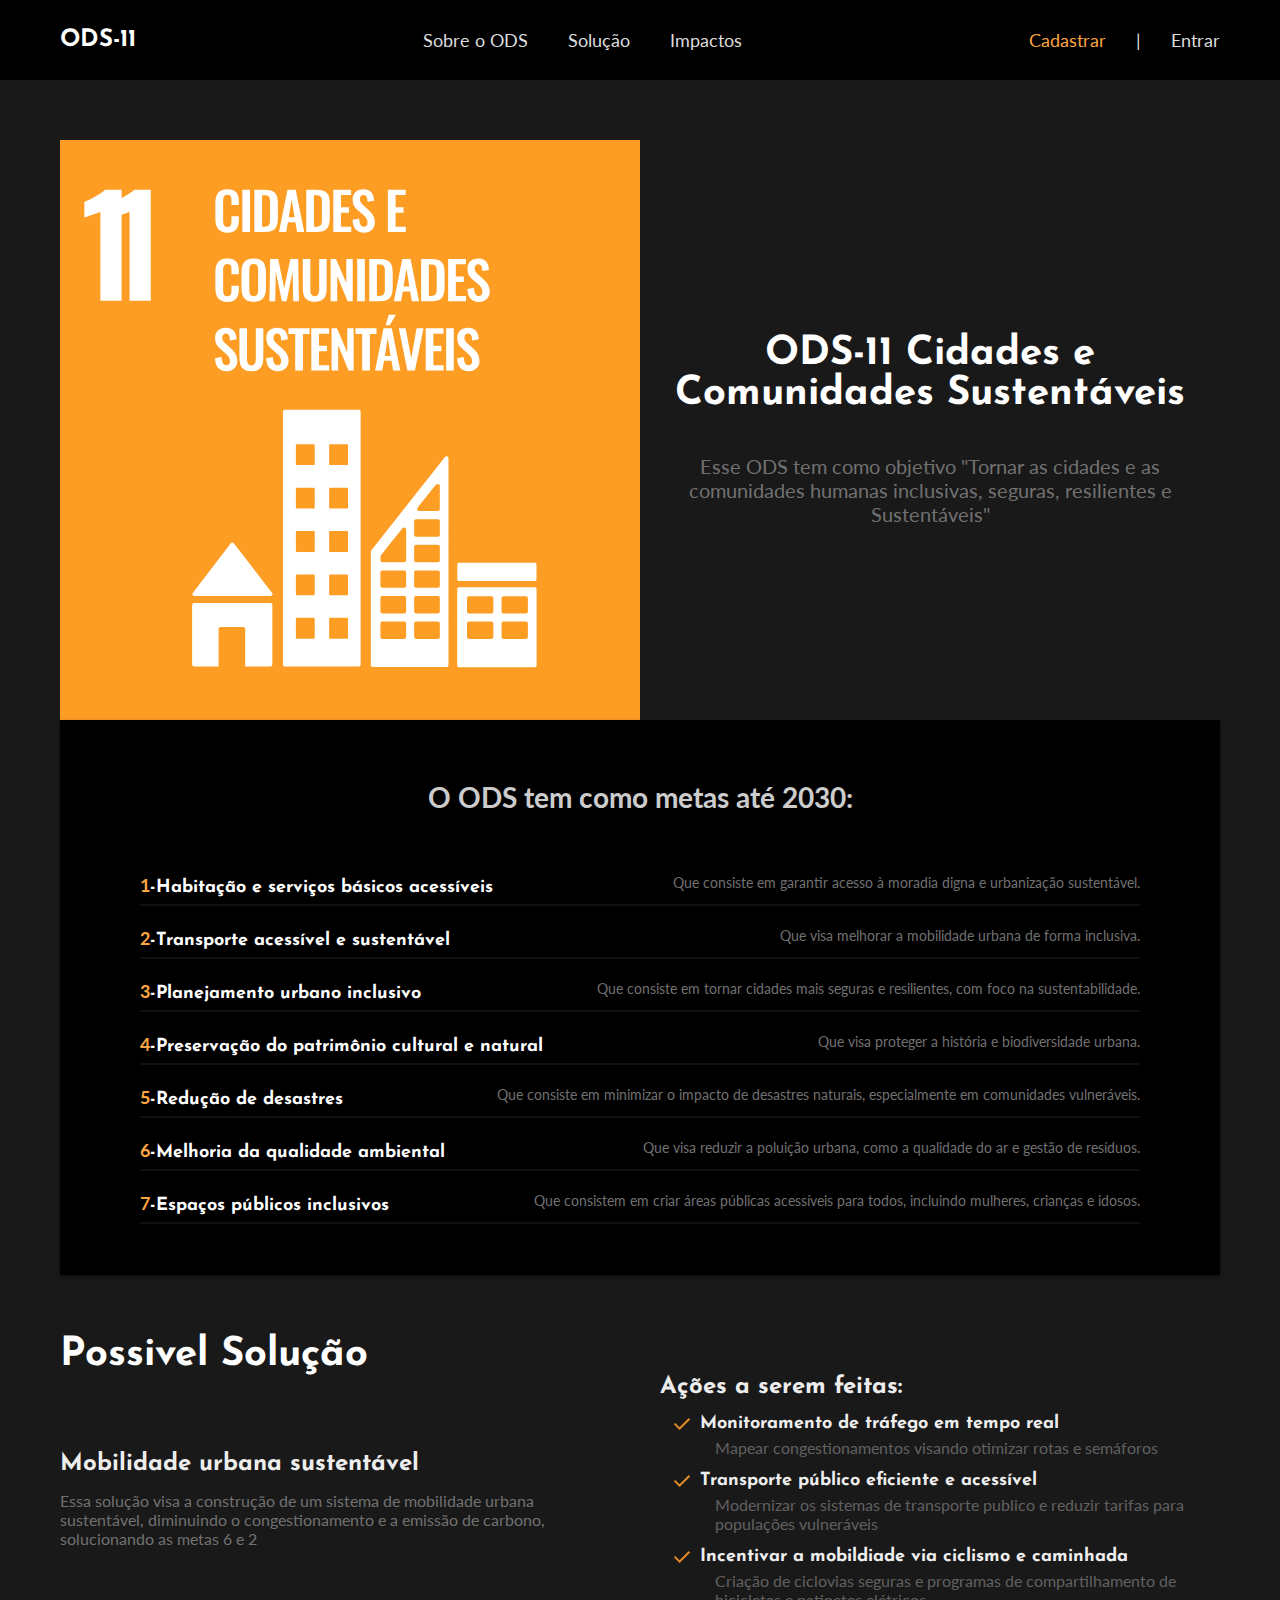
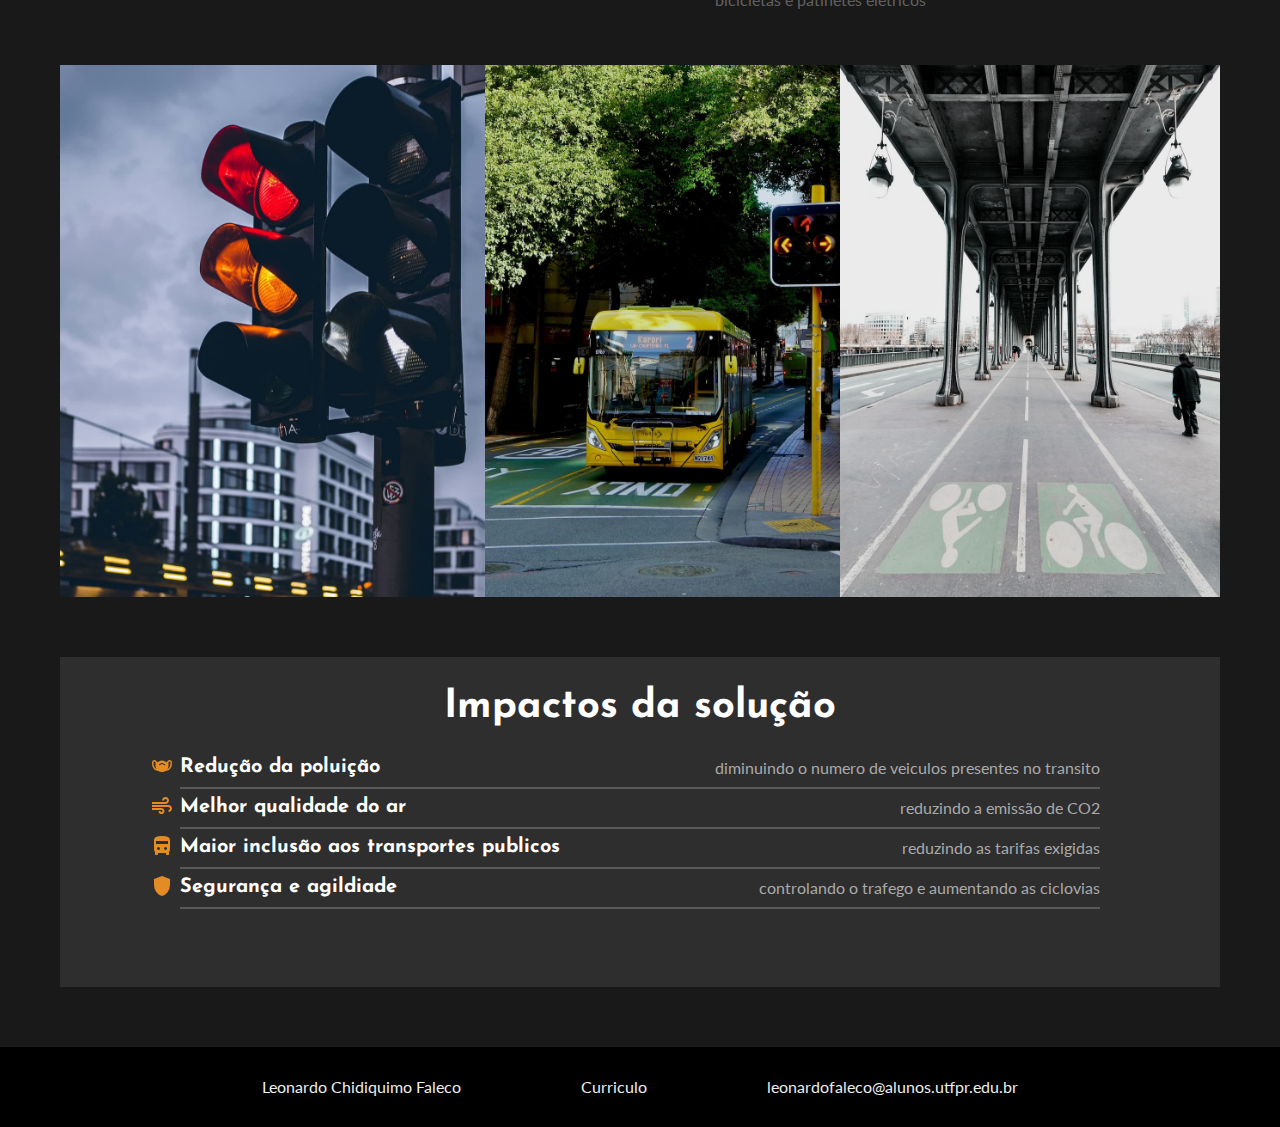
==== index.html @ e4d8f63e "primeiro commit" ====
<!DOCTYPE html>
<html lang="pt-br">

<head>
    <meta charset="UTF-8">
    <meta name="viewport" content="width=device-width, initial-scale=1.0">
    <title>Projeto 1</title>
    <link rel="stylesheet" href="./style.css">
    <link rel="preconnect" href="https://fonts.googleapis.com">
    <link rel="preconnect" href="https://fonts.gstatic.com" crossorigin>
    <link href="https://fonts.googleapis.com/css2?family=Josefin+Sans:ital,wght@0,100..700;1,100..700&family=Lato:ital,wght@0,100;0,300;0,400;0,700;0,900;1,100;1,300;1,400;1,700;1,900&display=swap" rel="stylesheet">
</head>

<body>
    <header>
        <div class="container header">
            <a class="logo" href="/">ODS-11</a>
            <nav class="nav-interna">
                <ul>
                    <li><a href="#ods">Sobre o ODS</a></li>
                    <li><a href="#solucao">Solução</a></li>
                    <li><a href="#impactos">Impactos</a></li>
                </ul>
            </nav>
            <nav class="nav-login">
                <ul>
                    <li><a class="cad" href="./cadastro.html">Cadastrar</a></li>
                    <li><span>|</span></li>
                    <li><a href="./login.html">Entrar</a></li>
                </ul>
            </nav>
        </div>
    </header>
    <section id="ods" class="container ods">
        <img src="./img/SDG-11.svg" alt="ODS-11">
        <div class="info">
            <h1>ODS-11 Cidades e Comunidades Sustentáveis</h1>
            <p>Esse ODS tem como objetivo "Tornar as cidades e as comunidades humanas inclusivas, seguras, resilientes e Sustentáveis"</p>
        </div>
        <div class="metas">
            <p class="title">O ODS tem como metas até 2030:</p>
            <ul>
                <li>
                    <h2><span>1</span>-Habitação e serviços básicos acessíveis</h2>
                    <p>Que consiste em garantir acesso à moradia digna e urbanização sustentável.</p>
                </li>
                <li>
                    <h2><span>2</span>-Transporte acessível e sustentável</h2>
                    <p>Que visa melhorar a mobilidade urbana de forma inclusiva.</p>
                </li>
                <li>
                    <h2><span>3</span>-Planejamento urbano inclusivo</h2>
                    <p>Que consiste em tornar cidades mais seguras e resilientes, com foco na sustentabilidade.</p>
                </li>
                <li>
                    <h2><span>4</span>-Preservação do patrimônio cultural e natural</h2>
                    <p>Que visa proteger a história e biodiversidade urbana.</p>
                </li>
                <li>
                    <h2><span>5</span>-Redução de desastres</h2>
                    <p>Que consiste em minimizar o impacto de desastres naturais, especialmente em comunidades vulneráveis.</p>
                </li>
                <li>
                    <h2><span>6</span>-Melhoria da qualidade ambiental</h2>
                    <p>Que visa reduzir a poluição urbana, como a qualidade do ar e gestão de resíduos.</p>
                </li>
                <li>
                    <h2><span>7</span>-Espaços públicos inclusivos</h2>
                    <p>Que consistem em criar áreas públicas acessíveis para todos, incluindo mulheres, crianças e idosos.</p>
                </li>
            </ul>
        </div>
    </section>
    <section id="solucao" class="container">
        <h1>Possivel Solução</h1>
        <div class="solucao">
            <div class="sobre">
                <h2>Mobilidade urbana sustentável</h2>
                <p>Essa solução visa a construção de um sistema de mobilidade urbana sustentável, diminuindo o congestionamento e a emissão de carbono, solucionando as metas 6 e 2</p>
            </div>
            <div class="como">
                <h2>Ações a serem feitas: </h2>
                <ol>
                    <li>
                        <h3>Monitoramento de tráfego em tempo real</h3>
                        <p>Mapear congestionamentos visando otimizar rotas e semáforos</p>
                    </li>
                    <li>
                        <h3>Transporte público eficiente e acessível</h3>
                        <p>Modernizar os sistemas de transporte publico e reduzir tarifas para populações vulneráveis</p>
                    </li>
                    <li>
                        <h3>Incentivar a mobildiade via ciclismo e caminhada</h3>
                        <p>Criação de ciclovias seguras e programas de compartilhamento de bicicletas e patinetes elétricos</p>
                    </li>
                </ol>
            </div>
            <div class="lista-img">
                <ul>
                    <li>
                        <img src="./img/maxim-abramov-GFjyimhomaM-unsplash.jpg" alt="semaforo">
                    </li>
                    <li>
                        <img src="./img/elliot-blyth-kQQ_TQ4-WoQ-unsplash.jpg" alt="onibus">
                    </li>
                    <li>
                        <img src="./img/grillot-edouard-LzwcTpH9KTY-unsplash.jpg" alt="ciclovia">
                    </li>
                </ul>
            </div>
        </div>
    </section>
    <section id="impactos" class="impacto container">
        <div class="impactos">
            <h1>Impactos da solução</h1>
            <ul>
                <li>
                    <h2 class="poluicao">Redução da poluição</h2>
                    <p>diminuindo o numero de veiculos presentes no transito</p>
                </li>
                <li>
                    <h2 class="ar">Melhor qualidade do ar</h2>
                    <p>reduzindo a emissão de CO2</p>
                </li>
                <li>
                    <h2 class="onibus">Maior inclusão aos transportes publicos</h2>
                    <p>reduzindo as tarifas exigidas</p>
                </li>
                <li>
                    <h2 class="seguranca">Segurança e agildiade</h2>
                    <p>controlando o trafego e aumentando as ciclovias</p>
                </li>
            </ul>
        </div>
    </section>
    <footer class="footer-bg">
        <div class="container footer">
                <ul>
                    <li>
                        <span>Leonardo Chidiquimo Faleco</span>
                    </li>
                    <li>
                        <a href="https://leonardocfaleco.github.io/Aula-CSS.github.io/" target="_blank">Curriculo</a>
                    </li>
                    <li>
                        <a href="mailto:leonardofaleco@alunos.utfpr.edu.br">leonardofaleco@alunos.utfpr.edu.br</a>
                    </li>
                </ul>
        </div>
    </footer>
</body>

</html>
---- style.css ----
html {
    scroll-behavior: smooth;
}

body {
    margin: 0px;
    padding: 0px; 
    background: #191919;
}

h1,h2,h3,p,span,input,form,label {
    padding: 0px;
    margin: 0px;
}

a {
    text-decoration: none;
}

ul {
    list-style: none;
    margin: 0px;
    padding: 0px;
}

img {
    display: block;
    width: 100%;
}

/*Pagina home*/

.container {
    margin: 0px 60px;    
}

header {
    background: #000;
    width: 100%;
}

.header {
    height: 80px;
    display: flex;
    justify-content: space-between;
    align-items: center;
}

.logo {
    color: #ffffff;
    font-family: 'Josefin Sans';
    font-size: 1.5rem;
    font-weight: bold;
}

.nav-interna ul {
    display: flex;
    gap: 40px;
}

.nav-login ul {
    display: flex;
    gap: 30px;
}

.nav-interna li a,
.nav-login li a, span  {
    color: #dddddd;
    font-family: 'Lato';
    font-size: 1.115rem;
    position: relative;
}

.cad {
    color: #FCA540 !important;
}

.nav-interna li a::after {
    content: "";
    display: block;
    height: 2px;
    width: 0px;
    background: #dddddd;
    margin-top: 4px;
    position: absolute;
}

.nav-interna li a:hover::after {
    width: 100%;
    transition: 0.3s;
}

.nav-login li a::after {
    content: "";
    display: block;
    height: 2px;
    width: 0px;
    background: #dddddd;
    margin-top: 4px;
    position: absolute;
}

.nav-login li a.cad::after {
    background: #FCA540 !important;
}

.nav-login li a:hover::after {
    width: 100%;
    transition: 0.3s;
}

.ods {
    margin-top: 60px;
    display: grid;
    grid-template-columns: 1fr 1fr;
}

.info {
    align-self: center;
}

.info h1 {
    font-family: 'Josefin Sans';
    font-size: 2.5rem;
    text-align: center;
    padding: 10px;
    color: #ffffff;
}

.info p {
    font-family: 'Lato';
    font-size: 1.25rem;
    padding: 10px;
    text-align: center;
    margin-top: 20px;
    color: #717171;
}

.metas {
    background: #000000;
    grid-column: 1/-1;
    box-shadow: 0 2px 4px rgba(0,0,0,.5);
}

.metas .title {
    font-family: 'Lato';
    font-size: 1.75rem;
    font-weight: bold;
    margin-top: 60px;
    text-align: center;
    color: #cccccc;
}

.metas ul {
    margin: 0 80px;
}

.metas li {
    display: flex;
    justify-content: space-between;
    position: relative;
}

.metas li:first-child {
    margin-top: 60px;
}

.metas li:last-child {
    margin-bottom: 60px;
}

.metas li + li {
    margin-top: 30px;
}

.metas li:after {
    content: "";
    display: block;
    width: 100%;
    height: 2px;
    background: #101010;
    position: absolute;
    top: 30px
}

.metas li h2 {
    font-family: 'Josefin Sans';
    color: #ffffff;
    font-size: 1.125rem;
}

.metas li span {
    color: #FCA540;
}

.metas li p {
    font-family: 'Lato';
    color: #717171;
    font-size: 0.875rem;
    text-align: end;
}

#solucao h1 {
    font-family: 'Josefin Sans';
    font-size: 2.5rem;
    margin-top: 60px;
    color: #ffffff;    
}

.solucao {
    display: grid;
    grid-template-columns: 1fr 1fr;
    gap: 40px;
}

.sobre {
    align-self: center;
}

.sobre h2{
    font-family: 'Josefin Sans';
    font-size: 1.5rem;
    color: #ededed;   
}

.sobre p{
    font-family: 'Lato';
    font-size: 1rem;
    margin-top: 15px;
    color: #717171;    
}

.como {
    align-self: center;
}

.como h2{
    font-family: 'Josefin Sans';
    font-size: 1.5rem;
    color: #ededed; 
}

.como ol{
    color: #eeeeee;
    list-style: none;
}

.como li h3 {
    font-family: 'Josefin Sans';
    font-size: 1.125rem;
    color: #eeeeee;
    margin-top: 15px;   
    position: relative;
}

.como li h3::before {
    content: "";
    display: block;
    width: 24px;
    height: 24px;
    background: url("./img/check_24dp_E8EAED_FILL0_wght400_GRAD0_opsz24.svg");
    margin-bottom: 8px;
    position: absolute;
    left: -30px;
    top:-3px;
}

.como li p {
    font-family: 'Lato';
    font-size: 1rem;
    color: #616161;
    padding-left: 15px;
    margin-top: 5px;   
}

.lista-img {
    grid-column: 1/-1;
}

.lista-img ul{
    display: flex;
}

.impacto {
    margin-top: 60px;
    background: #2e2e2e;
}

.impactos h1 {
    font-family: 'Josefin Sans';
    font-size: 2.5rem;
    color: #ffffff;
    text-align: center;
    padding-top: 30px;     
}

.impactos li {
    display: flex;
    justify-content: space-between;
    align-items: center;
    margin: 0 120px;
    position: relative;
}

.impactos li::after {
    content: "";
    display: block;
    width: 100%;
    height: 2px;
    background: #595959;
    position: absolute;
    top: 30px
}

.impactos li + li {
    margin-top: 20px;
}

.impactos li:first-child {
    margin-top: 30px;
}

.impactos li:last-child {
    padding-bottom: 90px;
}

.impactos li h2 {
    font-family: 'Josefin Sans';
    font-size: 1.25rem;
    color: #ffffff;
    position: relative;
}

.poluicao::before {
    content: "";
    display: block;
    width: 24px;
    height: 24px;
    background: url("./img/masks_24dp_E8EAED_FILL1_wght400_GRAD0_opsz24.svg");
    margin-bottom: 8px;
    position: absolute;
    left: -30px;
    top:-3px;
}

.ar::before {
    content: "";
    display: block;
    width: 24px;
    height: 24px;
    background: url("./img/air_24dp_E8EAED_FILL1_wght400_GRAD0_opsz24.svg");
    margin-bottom: 8px;
    position: absolute;
    left: -30px;
    top:-3px;
}

.onibus::before {
    content: "";
    display: block;
    width: 24px;
    height: 24px;
    background: url("./img/directions_bus_24dp_E8EAED_FILL1_wght400_GRAD0_opsz24.svg");
    margin-bottom: 8px;
    position: absolute;
    left: -30px;
    top:-3px;
}

.seguranca::before {
    content: "";
    display: block;
    width: 24px;
    height: 24px;
    background: url("./img/shield_24dp_E8EAED_FILL1_wght400_GRAD0_opsz24.svg");
    margin-bottom: 8px;
    position: absolute;
    left: -30px;
    top:-3px;
}

.impactos li p {
    font-family: 'Lato';
    font-size: 1rem;
    color: #aaaaaa;
}

.footer-bg {
    margin-top: 60px;
    background: #000000;
    height: 80px;
    display: flex;
    align-items: center;
    justify-content: center;
}

.footer ul {
    display: flex;
    gap: 120px;
}

.footer li span {
    font-family: 'Lato';
    font-size: 1rem;
    color: #eeeeee;    
}

.footer li a {
    font-family: 'Lato';
    font-size: 1rem;
    color: #eeeeee;
    position: relative;   
}

.footer li a::after {
    content: "";
    display: block;
    height: 2px;
    width: 0px;
    background: #dddddd;
    margin-top: 4px;
    position: absolute;  
}

.footer li a:hover::after {
    width: 100%;
    transition: 0.3s;
}

@media(max-width: 800px) {
    .logo {
        font-size: 0.875rem;
    }
    .nav-interna ul {
        gap: 20px;
    }
    .nav-interna li a,
    .nav-login li a, span  {
        color: #dddddd;
        font-family: 'Lato';
        font-size: 1rem;
        position: relative;
    }
    .ods {
        margin-top: 30px;
    }   
    .info h1 {
        font-size: 1.125rem;
    }
    .info p {
        font-size: 0.875rem;
        margin-top: 5px;
    }
    .metas {
        background: #000000;
        grid-column: 1/-1;
        box-shadow: 0 2px 4px rgba(0,0,0,.5);
    }
    
    .metas .title {
        font-size: 1.25rem;
        margin-top: 30px;
    }
    
    .metas ul {
        margin: 0 40px;
    }
    
    .metas li {
        flex-direction: column;
    }
    
    .metas li:first-child {
        margin-top: 30px;
    }
    
    .metas li:last-child {
        margin-bottom: 30px;
    }
    
    .metas li + li {
        margin-top: 20px;
    }
    
    .metas li:after {
        top: 45px
    }
    
    .metas li h2 {
        font-size: 1rem;
    }
        
    .metas li p {
        margin-top: 5px;
        font-size: 0.65rem;
        text-align: start;
    }
    #solucao h1 {
        font-size: 1.75rem;
        margin-top: 30px;  
        text-align: center;
    }
    
    .solucao {
        grid-template-columns: 1fr;
        gap: 20px;
    }
        
    .sobre h2{
        text-align: center;
        margin-top: 20px;
        font-size: 1.125rem;
    }
    
    .sobre p{
        font-size: 0.875rem;
        text-align: center;   
    }    
    .como h2{
        font-size: 1.125rem;
        text-align: center;
    }
       .como li h3 {
        font-size: 1rem;  
        position: relative;
    }
       
    .como li p {
        font-size: 0.875rem;  
    }
    .lista-img {
        display: none;
    }
    .impacto {
        margin-top: 30px;
    }
    
    .impactos h1 {
        font-size: 1.5rem;
        padding-top: 30px;     
    }
    
    .impactos li {
        margin: 0 45px;
        position: relative;
    }
    
    .impactos li::after {
        top: 20px
    }
    
    .impactos li + li {
        margin-top: 20px;
    }
    
    .impactos li:first-child {
        margin-top: 30px;
    }
    
    .impactos li:last-child {
        padding-bottom: 45px;
    }
    
    .impactos li h2 {
        font-size: 0.95rem;
    }    
    .impactos li p {
        font-size: 0.75rem;
    }
    .footer-bg {
        margin-top: 30px;
    }
    
    .footer ul {
        gap: 60px;
    }
    
    .footer li span {
        font-size: 0.8rem;
    }
    
    .footer li a {
        font-size: 0.875rem;
    }
}

/*Pagina cadastro*/
.cad-bg {
    margin-top: 120px;
    background: #000000;
    margin-bottom: 120px;
}

.cadastro h1 {
    font-family: 'Josefin Sans';
    font-size: 2.5rem;
    padding-top: 60px;
    color: #ffffff; 
    text-align: center;    
}

.cadastro form {
    padding: 30px 60px;
    display: grid;
    grid-template-columns: 1fr 1fr;
    gap: 60px;
    box-sizing: border-box;
}

.cadastro label {
    display: block;
    font-family: 'Lato';
    font-size: 1.25rem;
    color: #eeeeee;
    margin-bottom: 5px;
}

.cadastro input {
    width: 100%;
    padding: 12px;
    border-radius: 5px;
    border: 1px solid #2e2e2e;
    font-family: 'Josefin Sans';
    font-size: 1.125rem;
    box-sizing: border-box;
}

.cadastro input:hover, .cadastro input:focus {
    outline: none;
    border-color: #FFB55F;
    box-shadow: 0 0 0 2px #FAC689;
}

.email {
    grid-column: 1/-1;
}

.enviar {
    display: inline-block;
    background: #E38B25;
    padding: 15px 30px;
    margin-left: 60px;
    margin-bottom: 60px;
    margin-top: 30px;
    border-radius: 4px;
    font-family: 'Lato';
    font-size: 1.25rem;
    color: #ffffff;
    font-weight: bold;
}

.enviar:hover {
    background: #FCA540;
    box-shadow: 0 0 1px 2px #BD6C0D;
}

@media(max-width: 800px) {
    .cad-bg {
        margin-top: 60px;
        margin-bottom: 60px;
    }
    
    .cadastro h1 {
        font-size: 1.75rem;
        padding-top: 30px;  
    }
    
    .cadastro form {
        padding: 15px 30px;
        grid-template-columns: 1fr;
        gap: 30px;
    }
    
    .cadastro label {
        font-size: 1rem;
    }
    
    .cadastro input {
        font-size: 1rem;
    }        
    .enviar {
        padding: 13px 25px;
        margin-left: 30px;
        margin-bottom: 30px;
        margin-top: 15px;
        font-size: 1rem;
    } 
}

/*Pagina login*/
.login-bg {
    margin-top: 120px;
    background: #000000;
    margin-bottom: 120px;
}

.login h1 {
    font-family: 'Josefin Sans';
    font-size: 2.5rem;
    padding-top: 60px;
    color: #ffffff; 
    text-align: center;        
}

.login form {
    padding: 30px 60px;
    display: grid;
    grid-template-columns: 1fr;
    gap: 60px;
}

.login label {
    display: block;
    font-family: 'Lato';
    font-size: 1.25rem;
    color: #eeeeee;
    margin-bottom: 5px;
}

.login input {
    width: 100%;
    padding: 12px;
    border-radius: 5px;
    border: 1px solid #2e2e2e;
    font-family: 'Josefin Sans';
    font-size: 1.125rem;
    box-sizing: border-box;
}

.login input:hover, .login input:focus {
    outline: none;
    border-color: #FFB55F;
    box-shadow: 0 0 0 2px #FAC689;
}

.logar {
    display: inline-block;
    background: #E38B25;
    padding: 15px 30px;
    margin-left: 60px;
    margin-bottom: 60px;
    margin-top: 30px;
    border-radius: 4px;
    font-family: 'Lato';
    font-size: 1.25rem;
    color: #ffffff;
    font-weight: bold;
}

.logar:hover {
    background: #FCA540;
    box-shadow: 0 0 1px 2px #BD6C0D;
}

@media(max-width: 800px) {
    .login-bg {
        margin-top: 60px;
        margin-bottom: 60px;
    }
    
    .login h1 {
        font-size: 1.75rem;
        padding-top: 30px;    
    }
    
    .login form {
        padding: 15px 30px;
        gap: 30px;
    }
    
    .login label {
        font-size: 1rem;
    }
    
    .login input {
        font-size: 1rem;
    }        
    .logar {
        padding: 13px 25px;
        margin-left: 30px;
        margin-bottom: 30px;
        margin-top: 15px;
        font-size: 1rem;
    }   
}
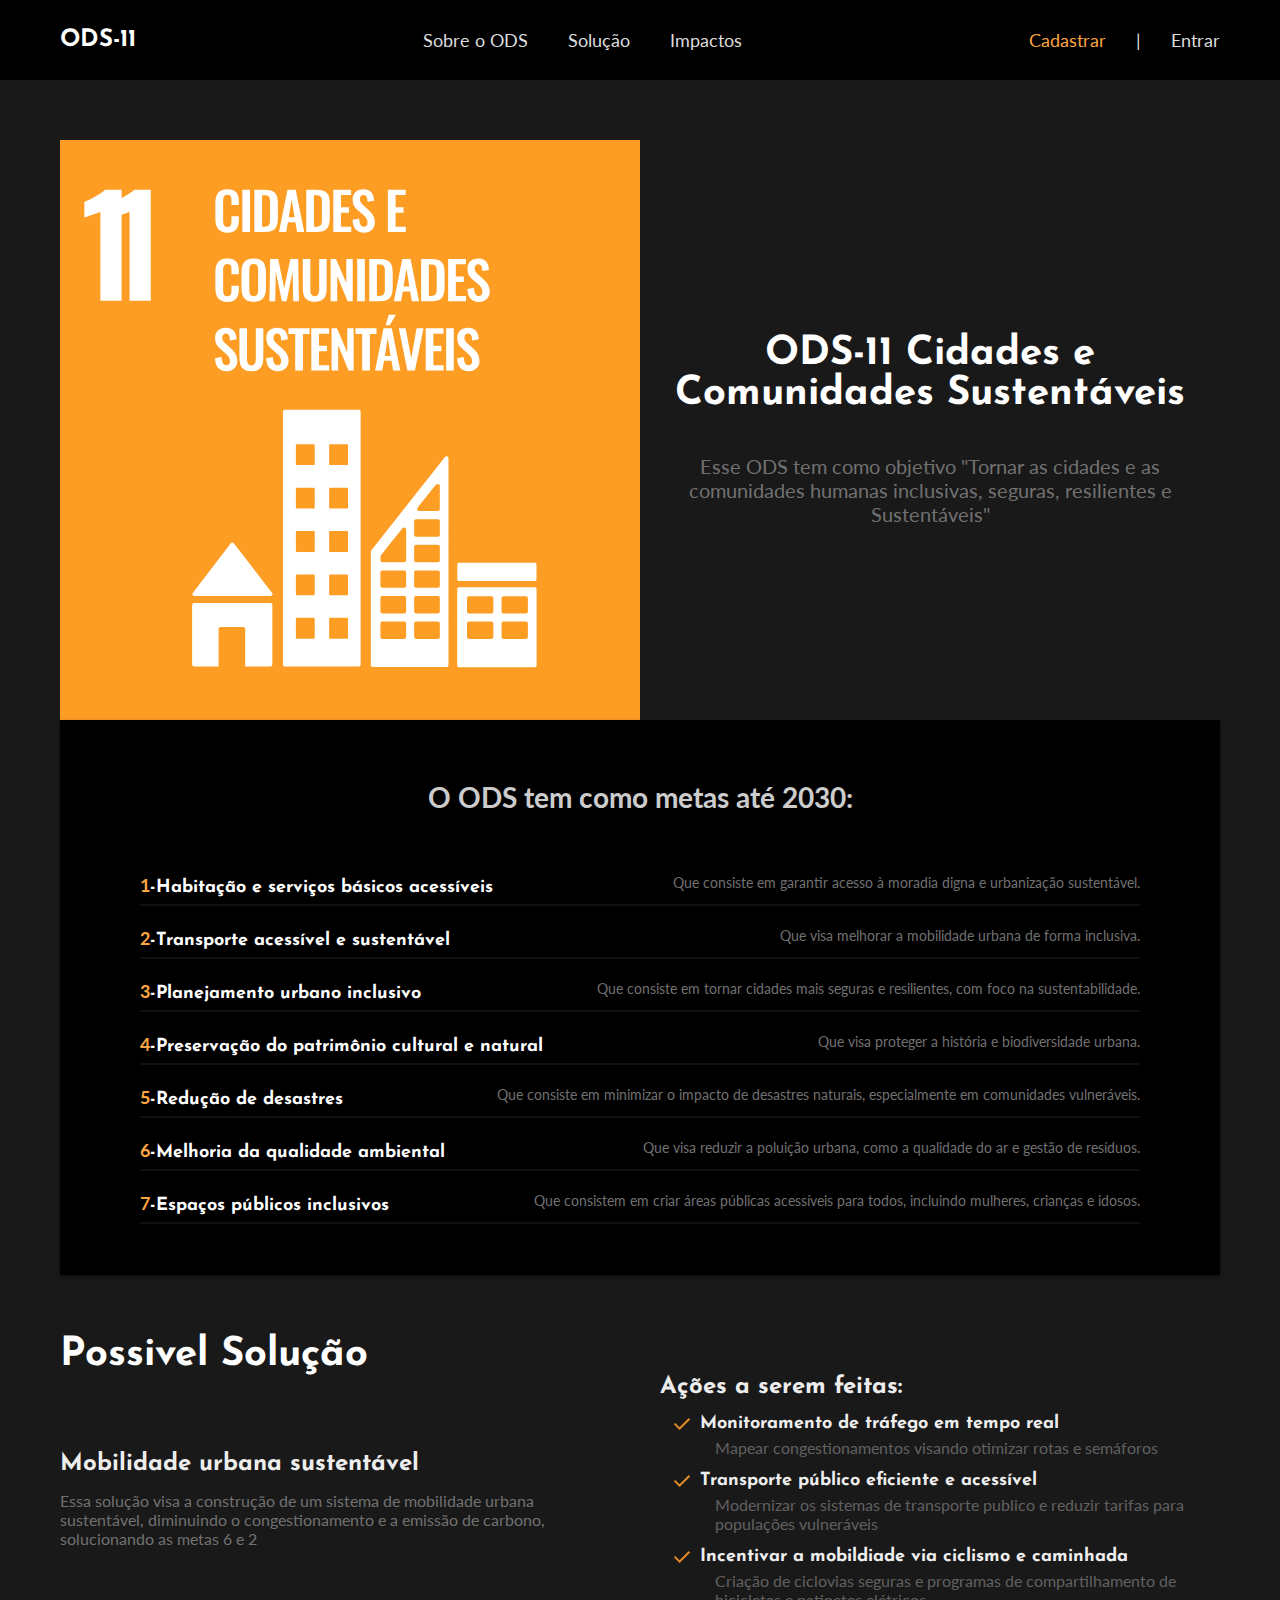
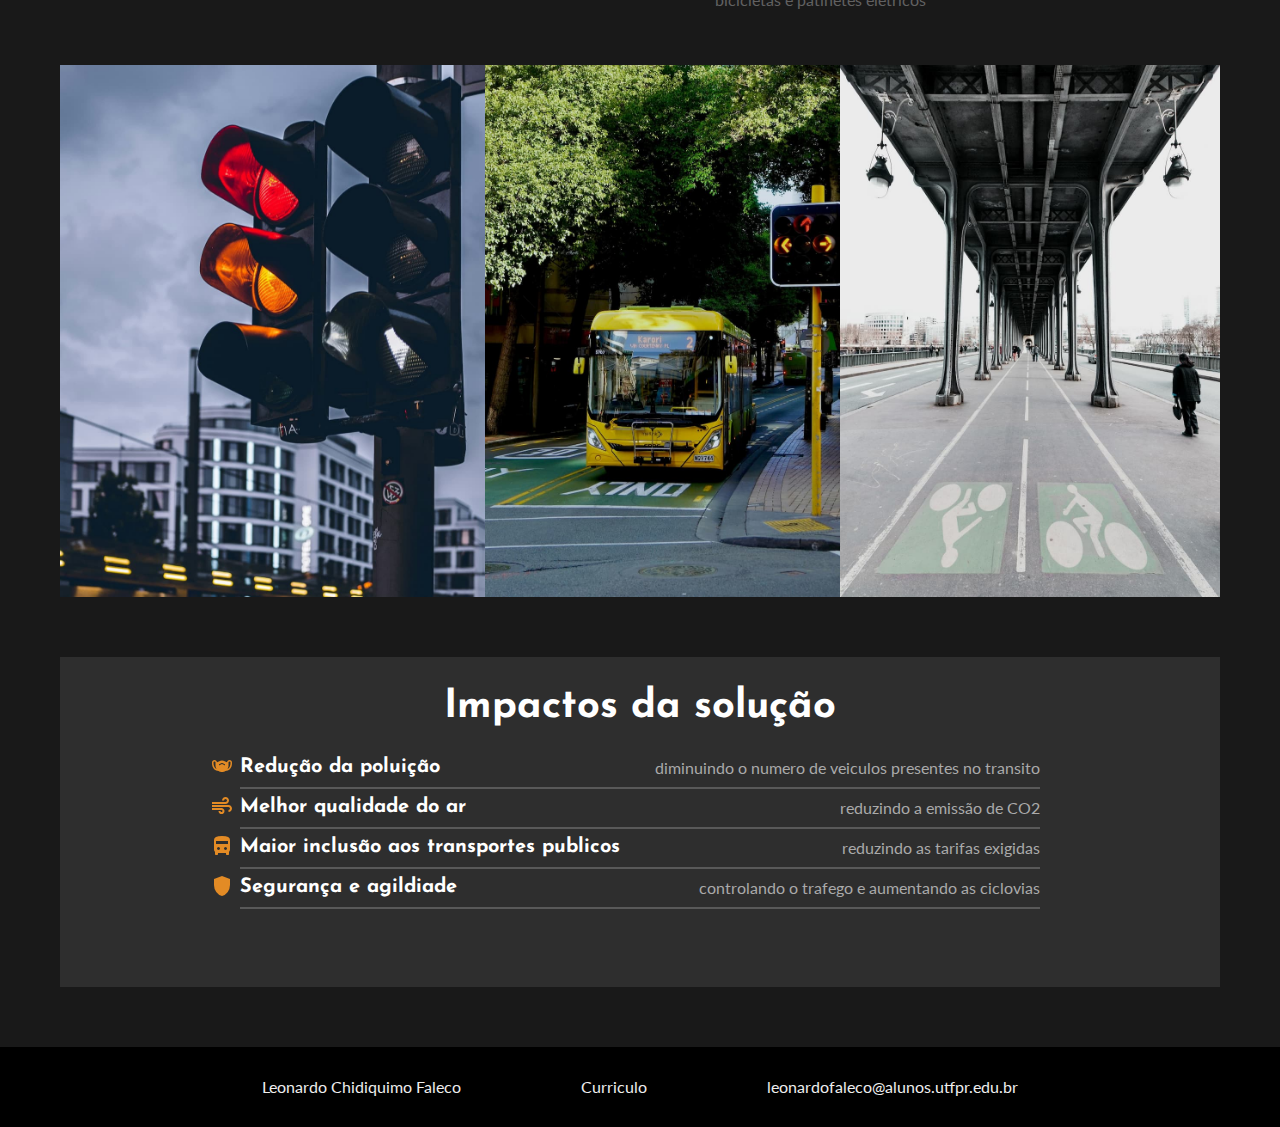
==== commit 81b24a8a: "ajuste responsividade" ====
--- a/index.html
+++ b/index.html
@@ -14,7 +14,7 @@
 <body>
     <header>
         <div class="container header">
-            <a class="logo" href="/">ODS-11</a>
+            <a class="logo" href="./index.html">ODS-11</a>
             <nav class="nav-interna">
                 <ul>
                     <li><a href="#ods">Sobre o ODS</a></li>
@@ -111,7 +111,7 @@
         </div>
     </section>
     <section id="impactos" class="impacto container">
-        <div class="impactos">
+        <div class="impactos container">
             <h1>Impactos da solução</h1>
             <ul>
                 <li>
--- a/style.css
+++ b/style.css
@@ -429,22 +429,27 @@
 
 @media(max-width: 800px) {
     .logo {
-        font-size: 0.875rem;
+        font-size: 0.75rem;
     }
     .nav-interna ul {
         gap: 20px;
     }
-    .nav-interna li a,
+    .nav-interna li a {
+        display: none;
+    }
+    .nav-login ul {
+        gap: 15px;
+    }
     .nav-login li a, span  {
-        color: #dddddd;
-        font-family: 'Lato';
-        font-size: 1rem;
-        position: relative;
+
+        font-size: 0.75rem;
     }
     .ods {
+        grid-template-columns: 1fr;
         margin-top: 30px;
     }   
     .info h1 {
+        margin-top: 15px;
         font-size: 1.125rem;
     }
     .info p {
@@ -458,7 +463,7 @@
     }
     
     .metas .title {
-        font-size: 1.25rem;
+        font-size: 1rem;
         margin-top: 30px;
     }
     
@@ -483,11 +488,11 @@
     }
     
     .metas li:after {
-        top: 45px
+        display: none;
     }
     
     .metas li h2 {
-        font-size: 1rem;
+        font-size: 0.825rem;
     }
         
     .metas li p {
@@ -496,7 +501,7 @@
         text-align: start;
     }
     #solucao h1 {
-        font-size: 1.75rem;
+        font-size: 1.25rem;
         margin-top: 30px;  
         text-align: center;
     }
@@ -509,18 +514,18 @@
     .sobre h2{
         text-align: center;
         margin-top: 20px;
-        font-size: 1.125rem;
+        font-size: 1rem;
     }
     
     .sobre p{
-        font-size: 0.875rem;
+        font-size: 0.75rem;
         text-align: center;   
     }    
     .como h2{
-        font-size: 1.125rem;
+        font-size: 1rem;
         text-align: center;
     }
-       .como li h3 {
+    .como li h3 {
         font-size: 1rem;  
         position: relative;
     }
@@ -536,17 +541,18 @@
     }
     
     .impactos h1 {
-        font-size: 1.5rem;
+        font-size: 1.125rem;
         padding-top: 30px;     
     }
     
     .impactos li {
-        margin: 0 45px;
+        flex-direction: column;
+        margin: 0px;
         position: relative;
     }
     
     .impactos li::after {
-        top: 20px
+        display: none;
     }
     
     .impactos li + li {
@@ -562,25 +568,27 @@
     }
     
     .impactos li h2 {
-        font-size: 0.95rem;
+        font-size: 0.875rem;
     }    
     .impactos li p {
-        font-size: 0.75rem;
+        font-size: 0.65rem;
     }
     .footer-bg {
         margin-top: 30px;
     }
     
     .footer ul {
-        gap: 60px;
+        gap: 10px;
+        flex-direction: column;
     }
     
     .footer li span {
-        font-size: 0.8rem;
+        display: none;
     }
     
     .footer li a {
-        font-size: 0.875rem;
+        align-items: center;
+        font-size: 0.75rem;
     }
 }
 
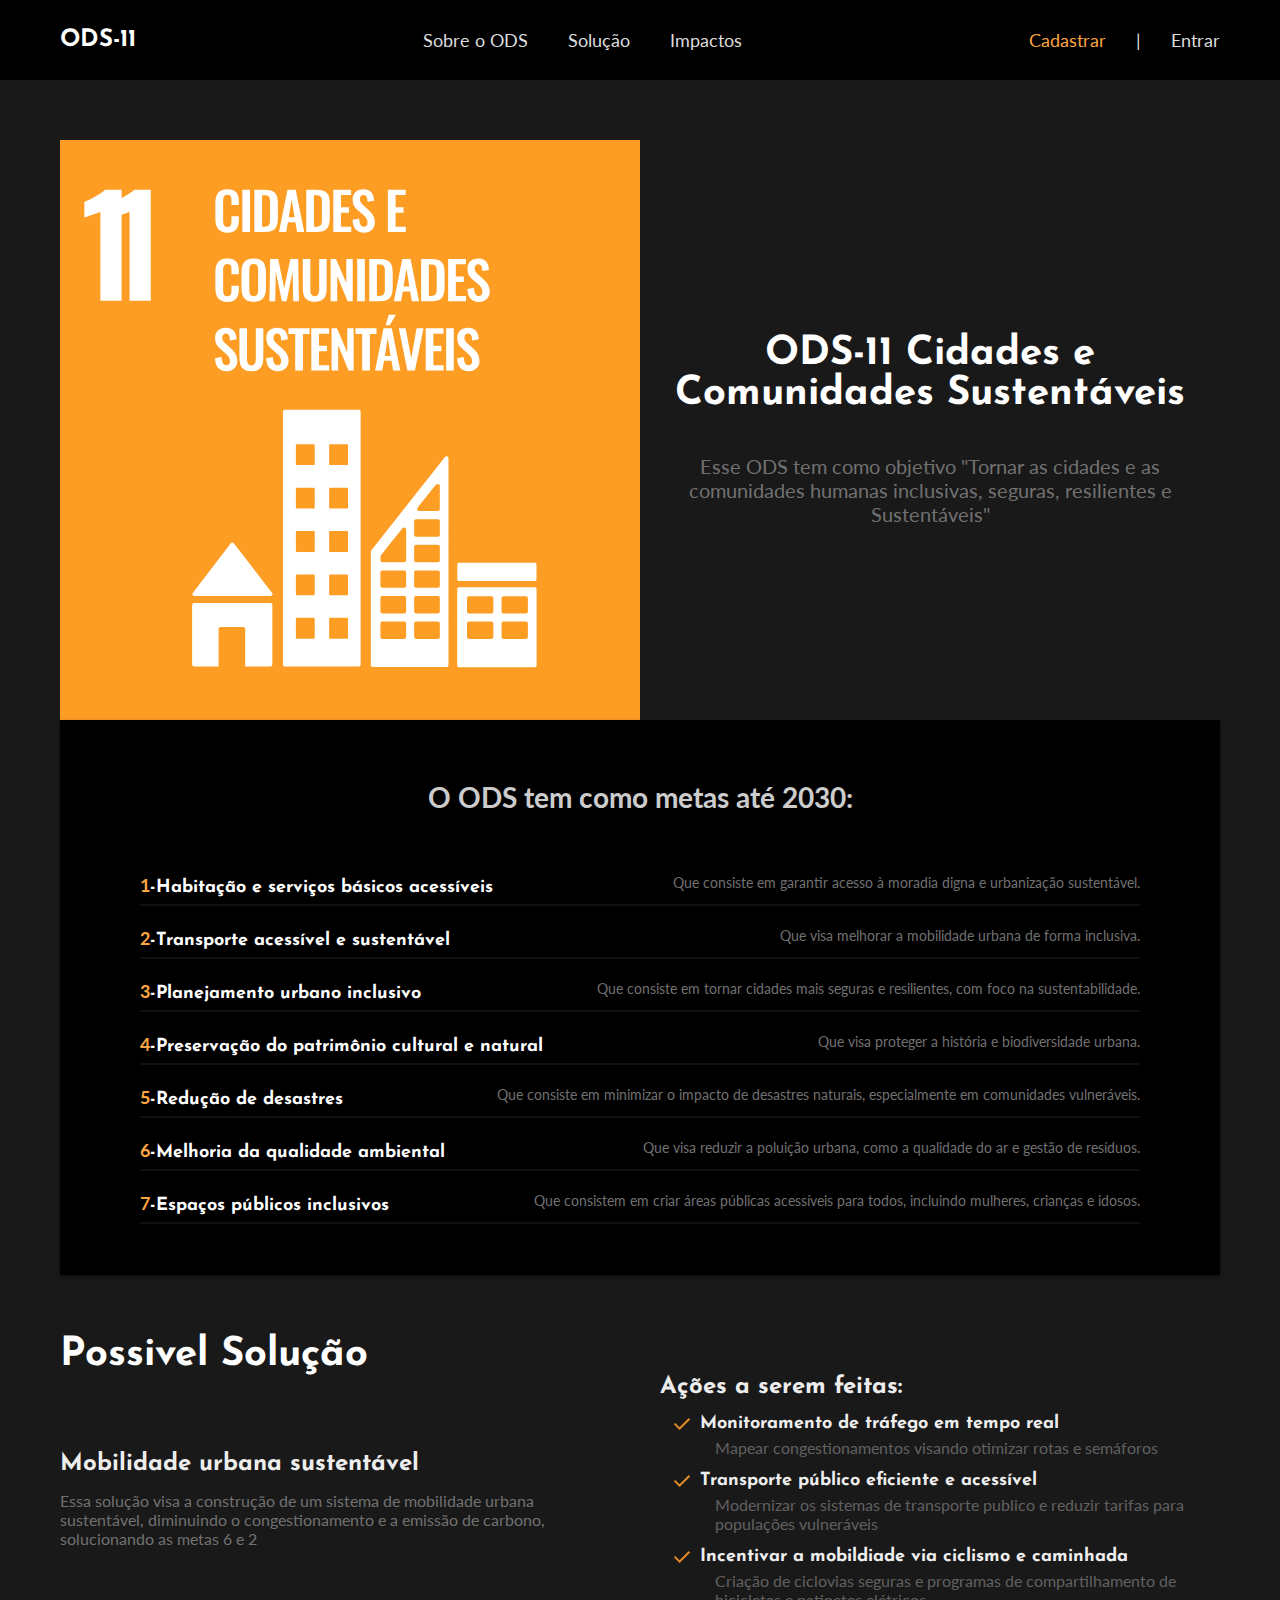
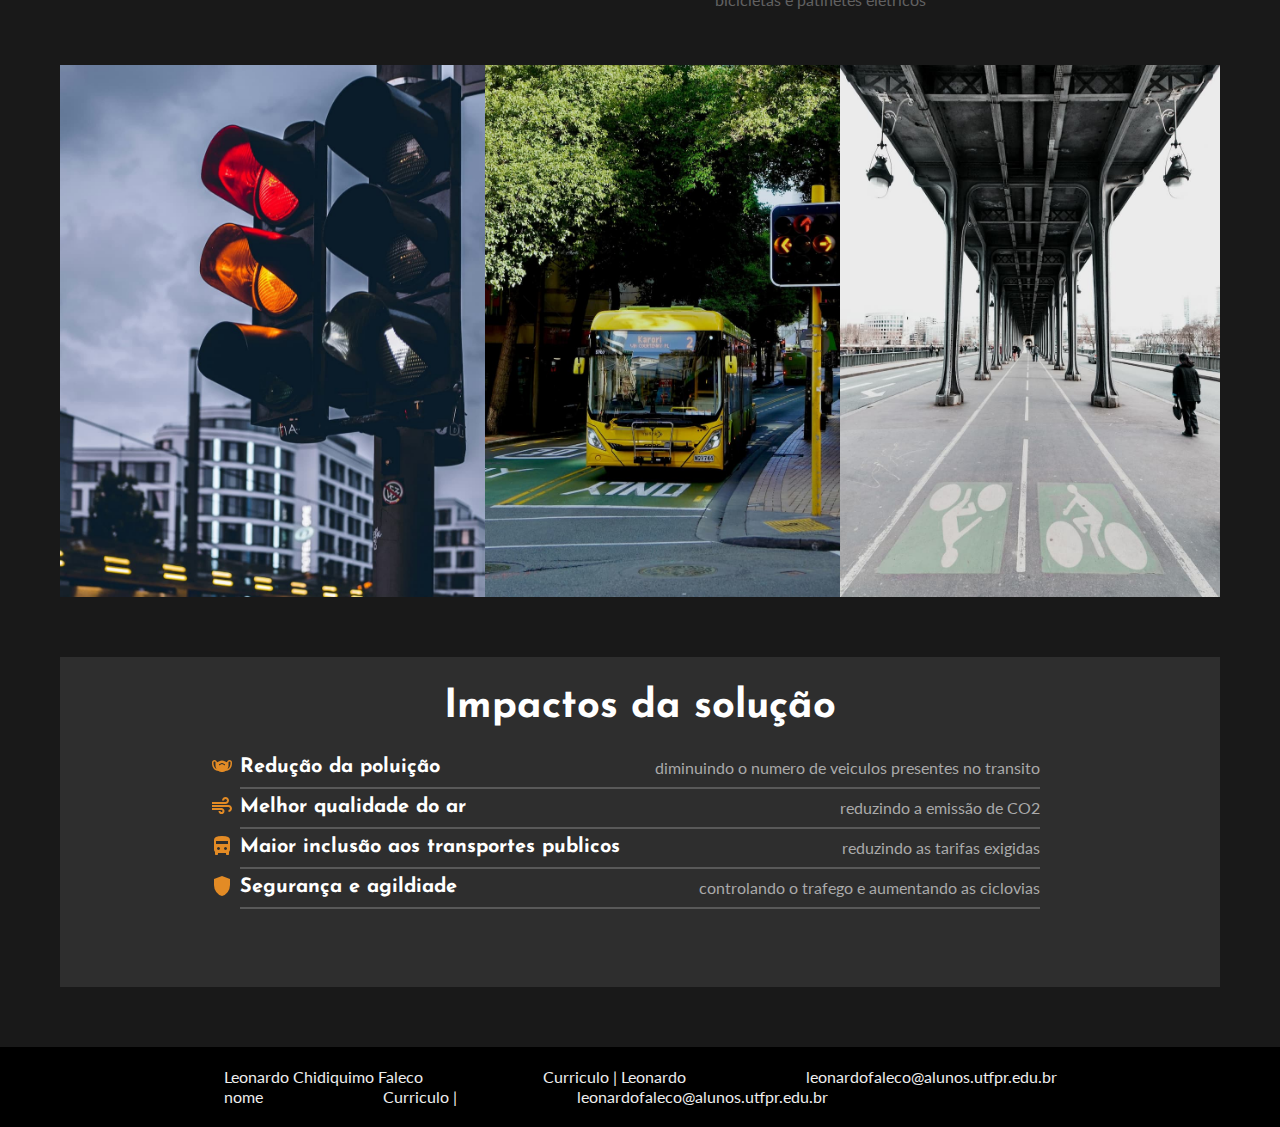
==== commit 085bedb0: "mudanças no codigo fonte" ====
--- a/index.html
+++ b/index.html
@@ -140,10 +140,21 @@
                         <span>Leonardo Chidiquimo Faleco</span>
                     </li>
                     <li>
-                        <a href="https://leonardocfaleco.github.io/Aula-CSS.github.io/" target="_blank">Curriculo</a>
+                        <a href="https://leonardocfaleco.github.io/Aula-CSS.github.io/" target="_blank">Curriculo | Leonardo</a>
                     </li>
                     <li>
-                        <a href="mailto:leonardofaleco@alunos.utfpr.edu.br">leonardofaleco@alunos.utfpr.edu.br</a>
+                        <a class="email" href="mailto:leonardofaleco@alunos.utfpr.edu.br">leonardofaleco@alunos.utfpr.edu.br</a>
+                    </li>
+                </ul>
+                <ul>
+                    <li>
+                        <span>nome</span>
+                    </li>
+                    <li>
+                        <a href="" target="_blank">Curriculo | </a>
+                    </li>
+                    <li>
+                        <a class="email" href="mailto:">leonardofaleco@alunos.utfpr.edu.br</a>
                     </li>
                 </ul>
         </div>
--- a/style.css
+++ b/style.css
@@ -589,6 +589,9 @@
     .footer li a {
         align-items: center;
         font-size: 0.75rem;
+    }
+    .footer .email{
+        display: none;
     }
 }
 
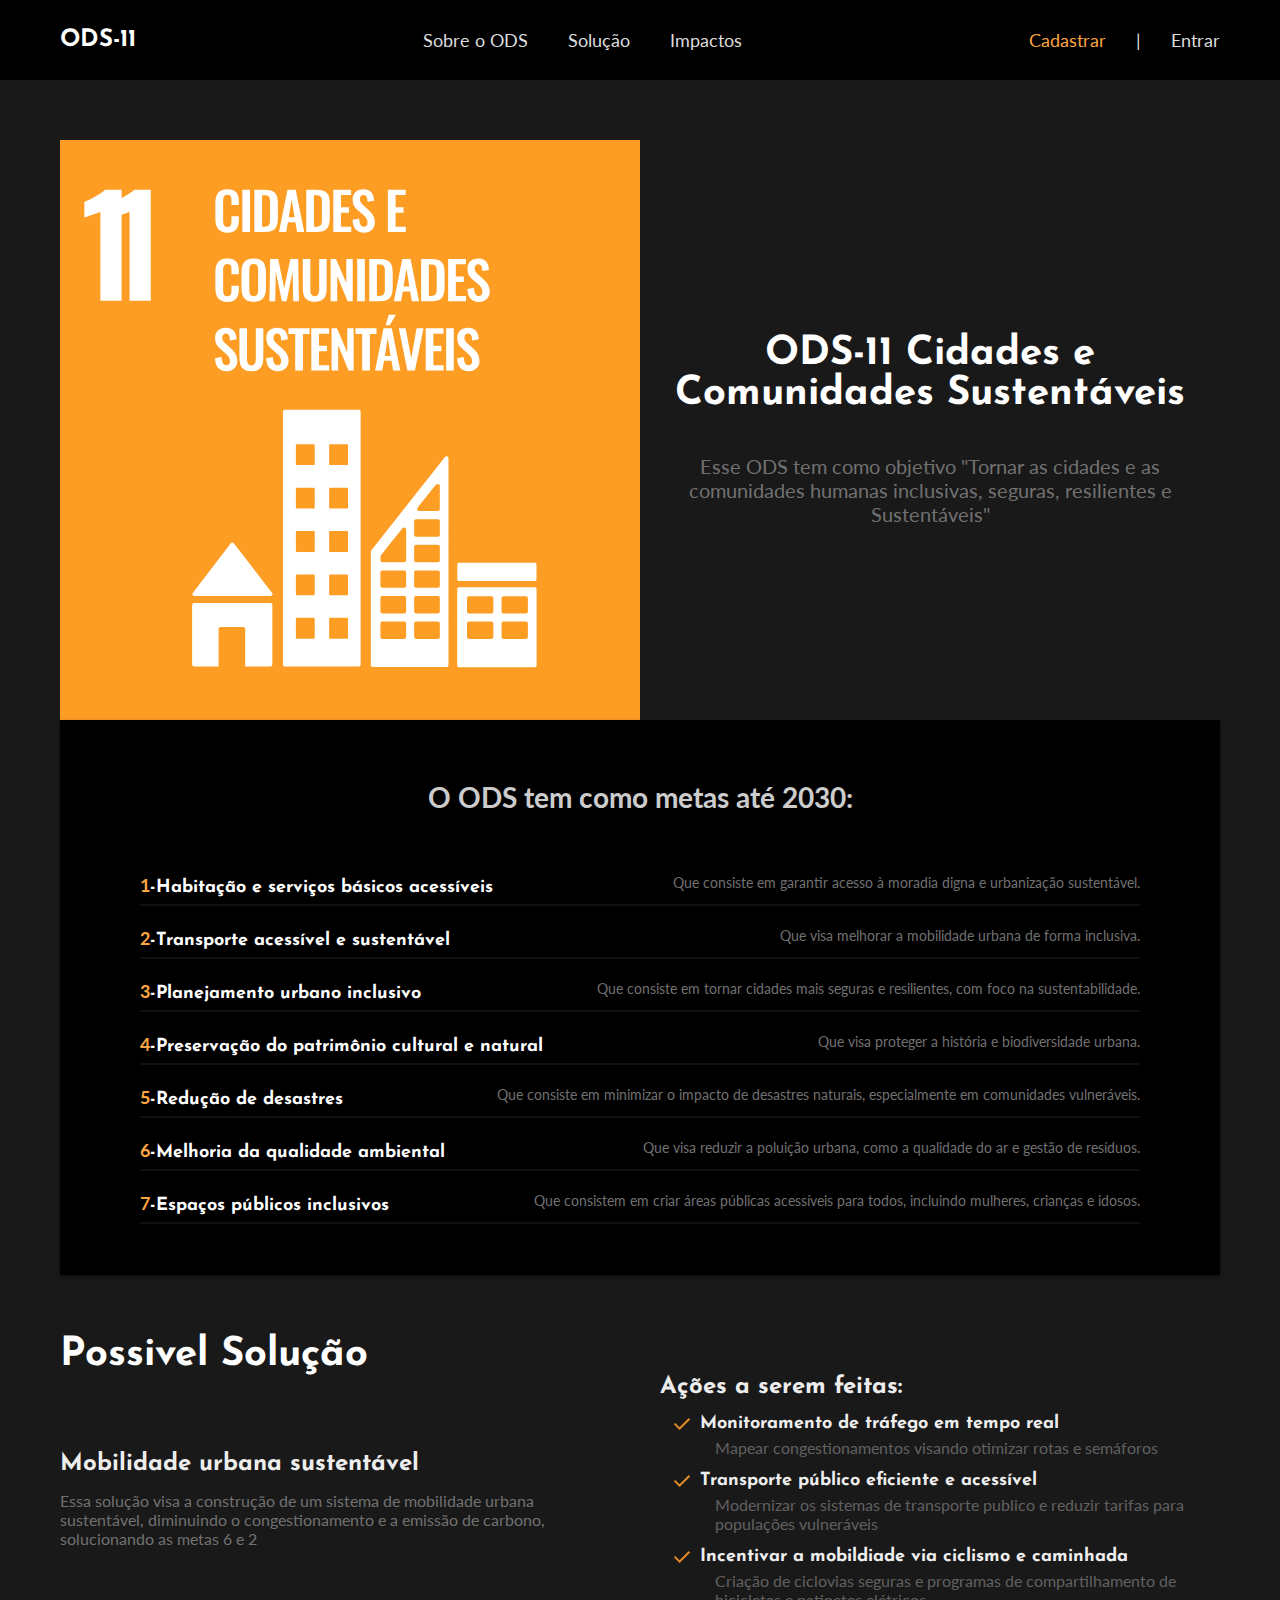
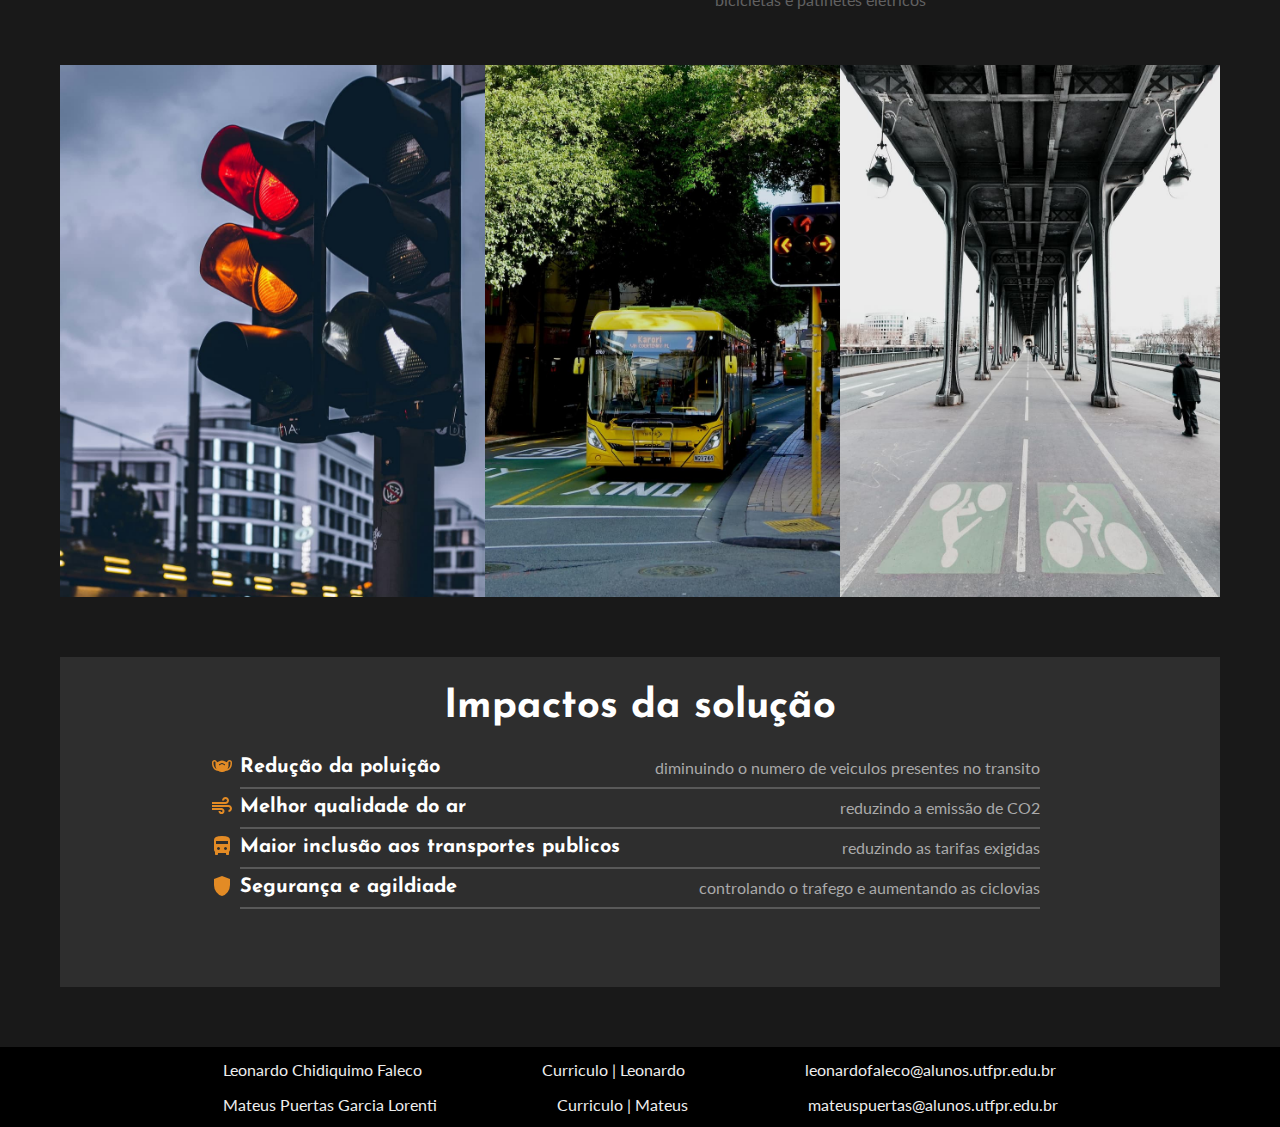
==== commit 8efc9c08: "Update index.html" ====
--- a/index.html
+++ b/index.html
@@ -148,17 +148,17 @@
                 </ul>
                 <ul>
                     <li>
-                        <span>nome</span>
+                        <span>Mateus Puertas Garcia Lorenti</span>
                     </li>
                     <li>
-                        <a href="" target="_blank">Curriculo | </a>
+                        <a href="https://mateuspuertas.github.io" target="_blank">Curriculo | Mateus</a>
                     </li>
                     <li>
-                        <a class="email" href="mailto:">leonardofaleco@alunos.utfpr.edu.br</a>
+                        <a class="email" href="mailto:mateuspuertas@alunos.utfpr.edu.br">mateuspuertas@alunos.utfpr.edu.br</a>
                     </li>
                 </ul>
         </div>
     </footer>
 </body>
 
-</html>+</html>
--- a/style.css
+++ b/style.css
@@ -397,6 +397,10 @@
 .footer ul {
     display: flex;
     gap: 120px;
+}
+
+.footer ul +ul {
+    margin-top: 15px;
 }
 
 .footer li span {
@@ -765,8 +769,8 @@
 
 @media(max-width: 800px) {
     .login-bg {
-        margin-top: 60px;
-        margin-bottom: 60px;
+        margin-top: 20vh;
+        margin-bottom: 20vh;
     }
     
     .login h1 {
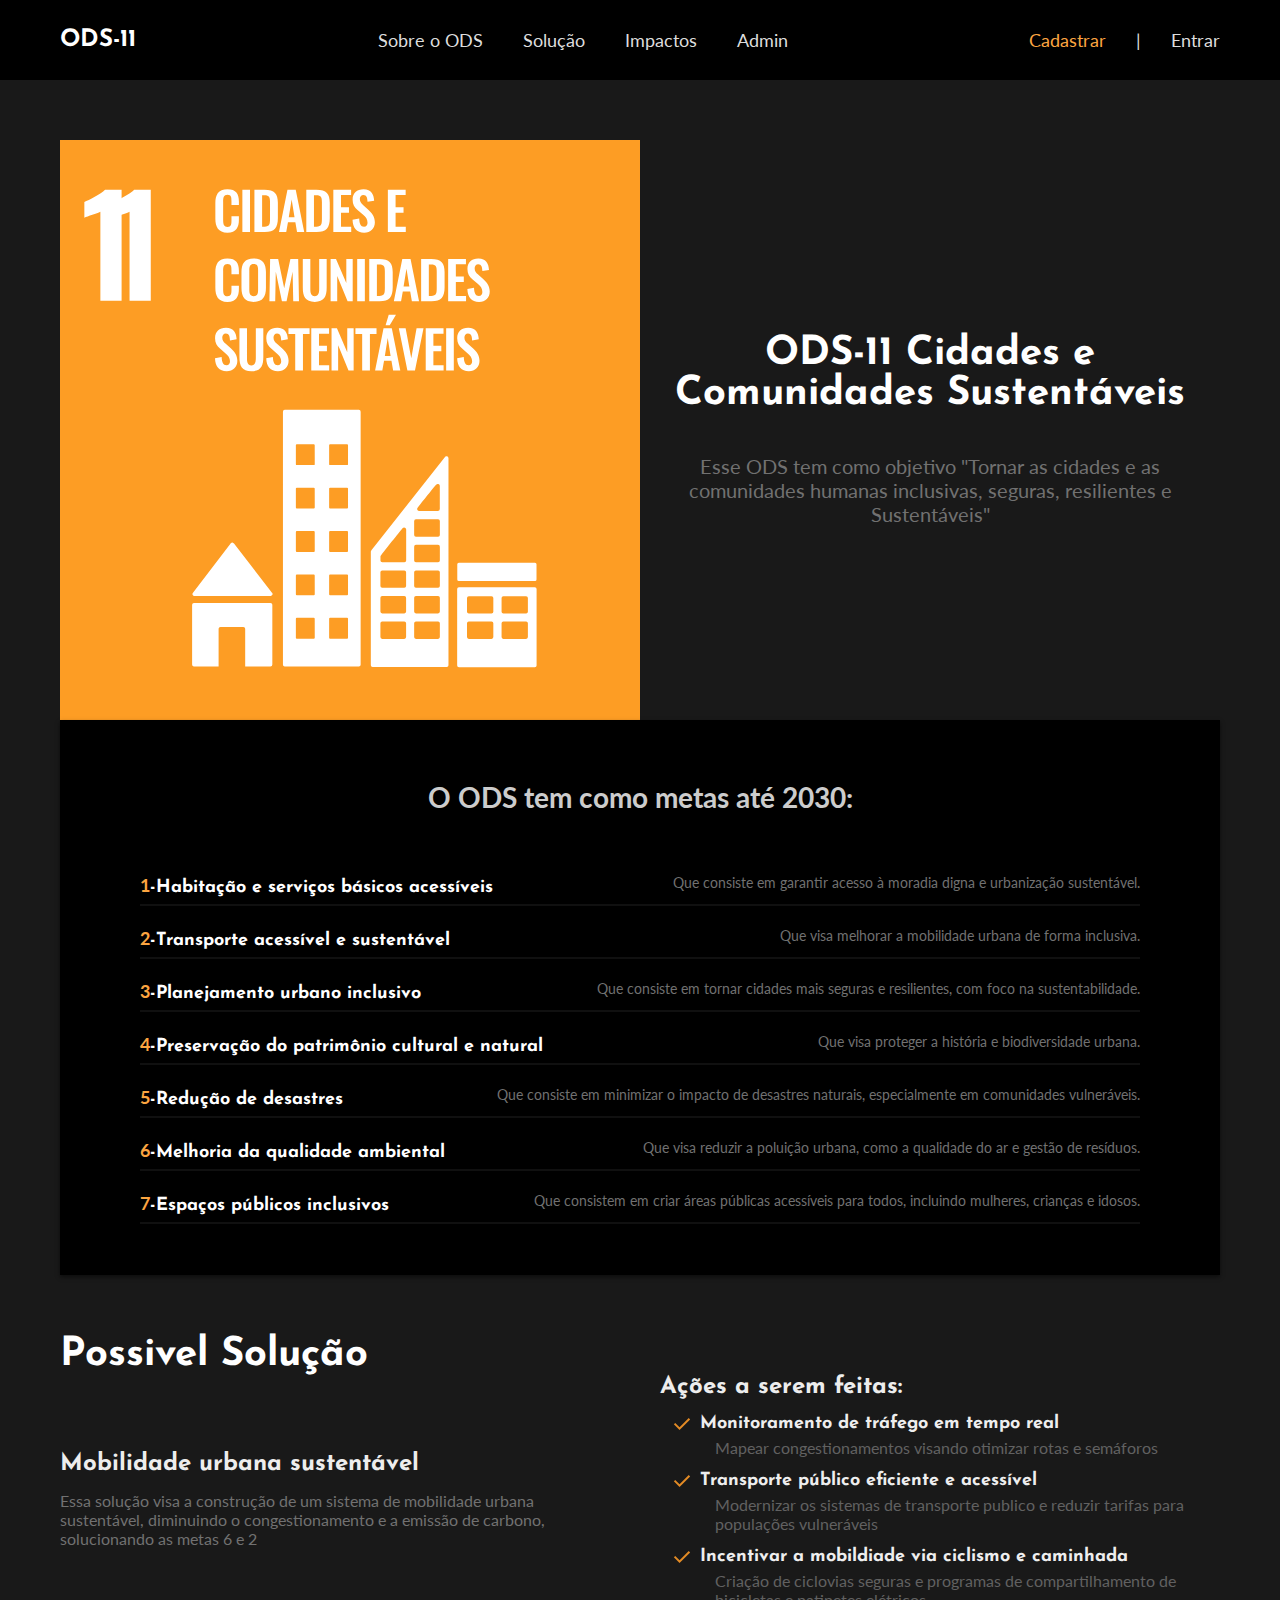
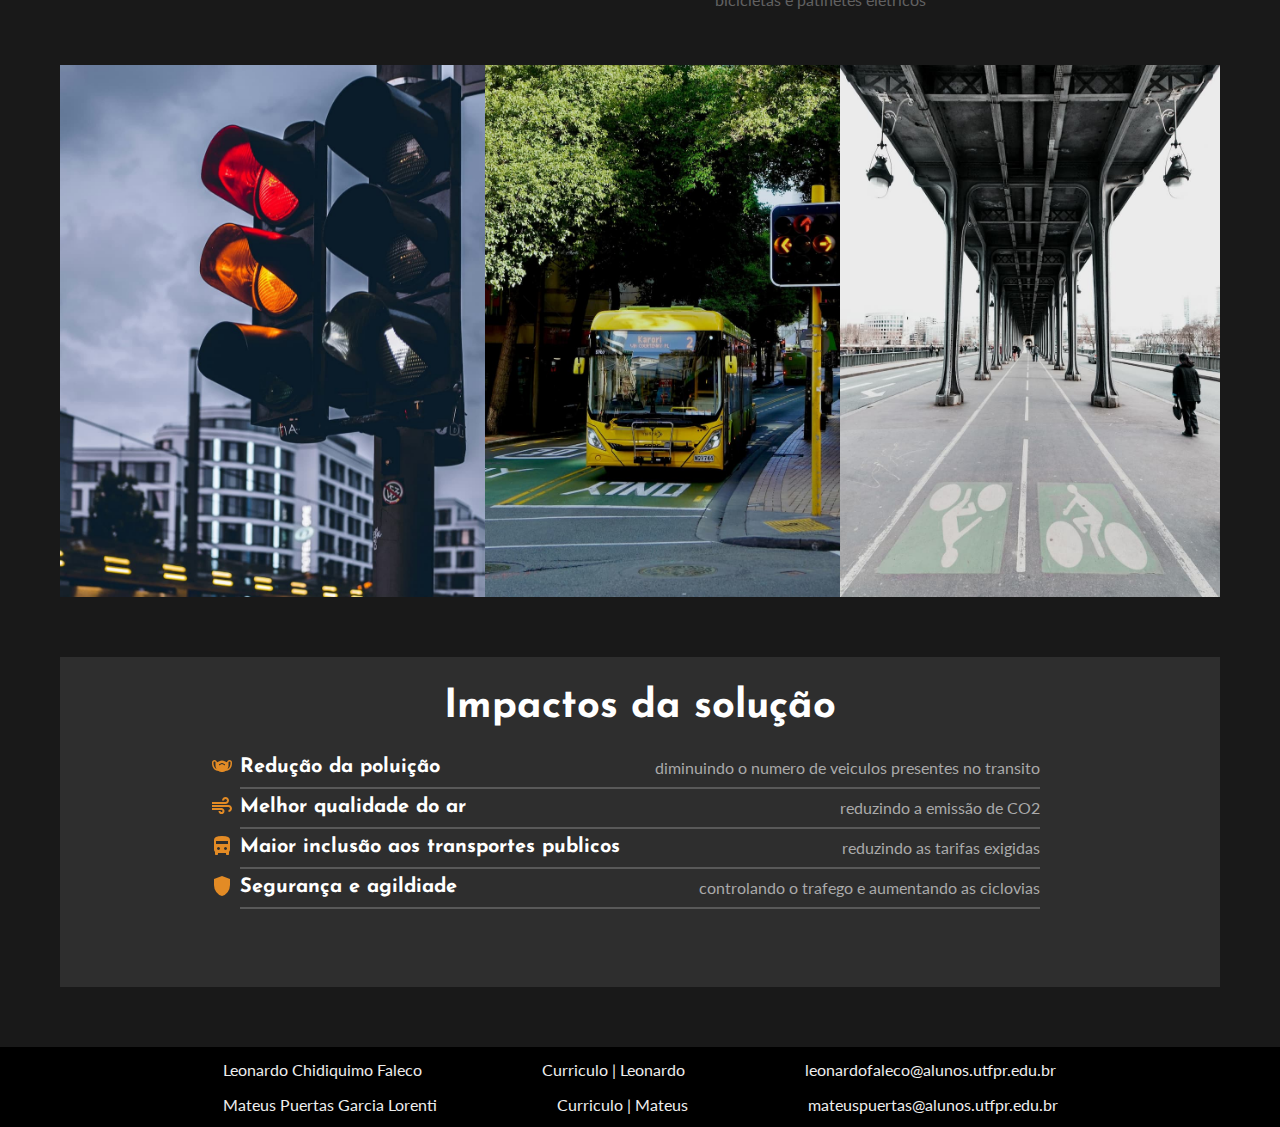
==== commit f72903b7: "Add files via upload" ====
--- a/index.html
+++ b/index.html
@@ -20,6 +20,7 @@
                     <li><a href="#ods">Sobre o ODS</a></li>
                     <li><a href="#solucao">Solução</a></li>
                     <li><a href="#impactos">Impactos</a></li>
+                    <li><a href="./admin.html">Admin</a></li>
                 </ul>
             </nav>
             <nav class="nav-login">
@@ -159,6 +160,7 @@
                 </ul>
         </div>
     </footer>
+    <script src="./script.js"></script>
 </body>
 
 </html>
--- a/style.css
+++ b/style.css
@@ -584,6 +584,10 @@
     .footer ul {
         gap: 10px;
         flex-direction: column;
+    }
+
+    .footer ul + ul {
+        margin-top: 0px;
     }
     
     .footer li span {
@@ -672,7 +676,7 @@
 @media(max-width: 800px) {
     .cad-bg {
         margin-top: 60px;
-        margin-bottom: 60px;
+        margin-bottom: 65px;
     }
     
     .cadastro h1 {
@@ -770,7 +774,7 @@
 @media(max-width: 800px) {
     .login-bg {
         margin-top: 20vh;
-        margin-bottom: 20vh;
+        margin-bottom: 22vh;
     }
     
     .login h1 {
@@ -798,3 +802,292 @@
         font-size: 1rem;
     }   
 }
+
+/*Pagina Admin*/
+.adm-bg {
+    margin-top: 120px;
+    background: #000000;
+    margin-bottom: 120px;
+}
+
+.adm h1 {
+    font-family: 'Josefin Sans';
+    font-size: 2.5rem;
+    padding-top: 60px;
+    color: #ffffff; 
+    text-align: center;    
+}
+
+.add {
+    display: inline-block;
+    background: #E38B25;
+    padding: 15px 30px;
+    margin-left: 60px;
+    margin-bottom: 60px;
+    margin-top: 30px;
+    border-radius: 4px;
+    font-family: 'Lato';
+    font-size: 1.25rem;
+    color: #ffffff;
+    font-weight: bold;
+    position: relative;    
+}
+
+.add:hover {
+    background: #FCA540;
+    box-shadow: 0 0 1px 2px #BD6C0D;
+}
+
+.add::after {
+    content: "";
+    width: 24px;
+    height: 24px;
+    display: block;
+    background: url("./img/keyboard_arrow_down_24dp_E8EAED_FILL0_wght400_GRAD0_opsz24.svg") no-repeat;
+    position: absolute;
+    top:18px;
+    left: 195px;
+    transition: transform 0.3s ease;
+}
+
+.add:hover::after {
+    transform: rotate(180deg);
+}
+
+.user-cad {
+    display: none;
+}
+
+.user-cad.ativo {
+    display: block;
+}
+
+.del {
+    display: inline-block;
+    background: #E38B25;
+    padding: 15px 30px;
+    margin-left: 60px;
+    margin-bottom: 60px;
+    margin-top: 30px;
+    border-radius: 4px;
+    font-family: 'Lato';
+    font-size: 1.25rem;
+    color: #ffffff;
+    font-weight: bold;  
+    position: relative;  
+}
+
+.del:hover {
+    background: #FCA540;
+    box-shadow: 0 0 1px 2px #BD6C0D;
+}
+
+.del::after {
+    content: "";
+    width: 24px;
+    height: 24px;
+    display: block;
+    background: url("./img/keyboard_arrow_down_24dp_E8EAED_FILL0_wght400_GRAD0_opsz24.svg") no-repeat;
+    position: absolute;
+    top:18px;
+    left: 195px;
+    transition: transform 0.3s ease;
+}
+
+.del:hover::after {
+    transform: rotate(180deg);
+}
+
+.user-del {
+    display: none;
+}
+
+.user-del.ativo {
+    display: block;
+}
+
+.all {
+    display: inline-block;
+    background: #E38B25;
+    padding: 15px 30px;
+    margin-left: 60px;
+    margin-bottom: 60px;
+    margin-top: 30px;
+    border-radius: 4px;
+    font-family: 'Lato';
+    font-size: 1.25rem;
+    color: #ffffff;
+    font-weight: bold;    
+}
+
+.all:hover {
+    background: #FCA540;
+    box-shadow: 0 0 1px 2px #BD6C0D;
+}
+
+.con {
+    display: inline-block;
+    background: #E38B25;
+    padding: 15px 30px;
+    margin-left: 60px;
+    margin-bottom: 60px;
+    margin-top: 30px;
+    border-radius: 4px;
+    font-family: 'Lato';
+    font-size: 1.25rem;
+    color: #ffffff;
+    font-weight: bold; 
+    position: relative;   
+}
+
+.con:hover {
+    background: #FCA540;
+    box-shadow: 0 0 1px 2px #BD6C0D;
+}
+
+.con::after {
+    content: "";
+    width: 24px;
+    height: 24px;
+    display: block;
+    background: url("./img/keyboard_arrow_down_24dp_E8EAED_FILL0_wght400_GRAD0_opsz24.svg") no-repeat center center;
+    position: absolute;
+    top:17px;
+    left: 195px;
+    transition: transform 0.3s ease;
+}
+
+.con:hover::after {
+    transform: rotate(180deg);
+}
+
+.user-con {
+    display: none;
+}
+
+.user-con.ativo {
+    display: block;
+}
+
+
+
+.adm form {
+    padding: 30px 60px;
+    display: grid;
+    grid-template-columns: 1fr;
+    gap: 60px;
+    box-sizing: border-box;
+}
+
+.adm label {
+    display: block;
+    font-family: 'Lato';
+    font-size: 1.25rem;
+    color: #eeeeee;
+    margin-bottom: 5px;
+}
+
+.adm input {
+    width: 100%;
+    padding: 12px;
+    border-radius: 5px;
+    border: 1px solid #2e2e2e;
+    font-family: 'Josefin Sans';
+    font-size: 1.125rem;
+    box-sizing: border-box;
+}
+
+.adm input:hover, .adm input:focus {
+    outline: none;
+    border-color: #FFB55F;
+    box-shadow: 0 0 0 2px #FAC689;
+}
+
+.regis {
+    display: inline-block;
+    background: #E38B25;
+    padding: 15px 30px;
+    margin-left: 60px;
+    margin-bottom: 60px;
+    margin-top: 30px;
+    border-radius: 4px;
+    font-family: 'Lato';
+    font-size: 1.25rem;
+    color: #ffffff;
+    font-weight: bold;
+}
+
+.regis:hover {
+    background: #FCA540;
+    box-shadow: 0 0 1px 2px #BD6C0D;
+}
+
+.lista-bg {
+    margin-top: 120px;
+    background: #000000;
+    padding-bottom: 60px;    
+}
+
+.lista h1 {
+    font-family: 'Josefin Sans';
+    font-size: 2.5rem;
+    padding-top: 60px;
+    color: #ffffff; 
+    text-align: center;
+    position: relative;
+}
+
+.lista h1::after {
+    content: "";
+    display: inline-block;
+    width: 540px;
+    height: 2px;
+    background-color: #191919;
+    position: absolute;
+    top: 100px;
+    left: 360px;
+}
+
+#lista li{
+    font-family: 'Lato';
+    font-size: 1rem;
+    color: white;
+    padding-left: 15px;
+    margin-top: 15px;
+    text-align: center;margin-bottom: 15px;
+    position: relative;       
+}
+
+@media(max-width: 800px) {
+    .adm-bg {
+        margin-top: 60px;
+        margin-bottom: 65px;
+    }
+    
+    .adm h1 {
+        font-size: 1.75rem;
+        padding-top: 30px;  
+    }
+    
+    .adm form {
+        padding: 15px 30px;
+        grid-template-columns: 1fr;
+        gap: 30px;
+    }
+    
+    .adm label {
+        font-size: 1rem;
+    }
+    
+    .adm input {
+        font-size: 1rem;
+    }        
+    .regis {
+        padding: 13px 25px;
+        margin-left: 30px;
+        margin-bottom: 30px;
+        margin-top: 15px;
+        font-size: 1rem;
+    }
+
+}